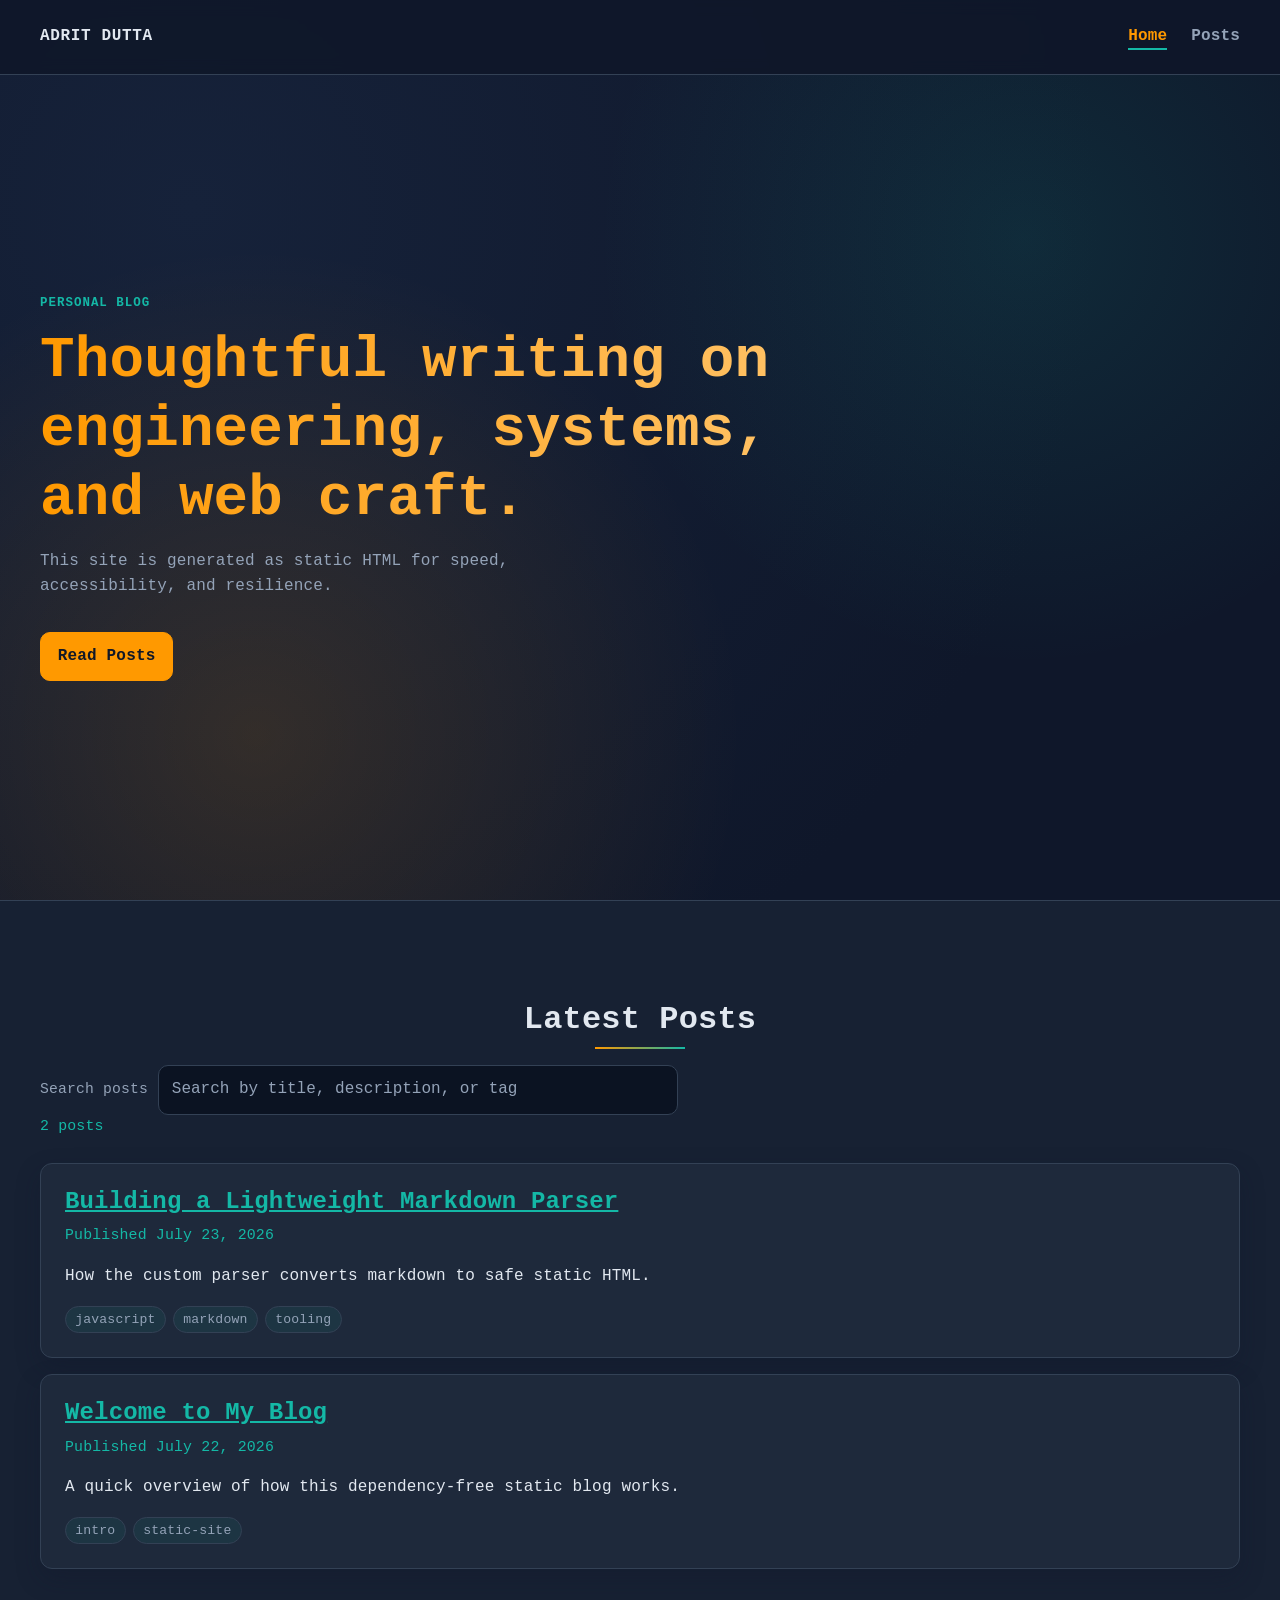
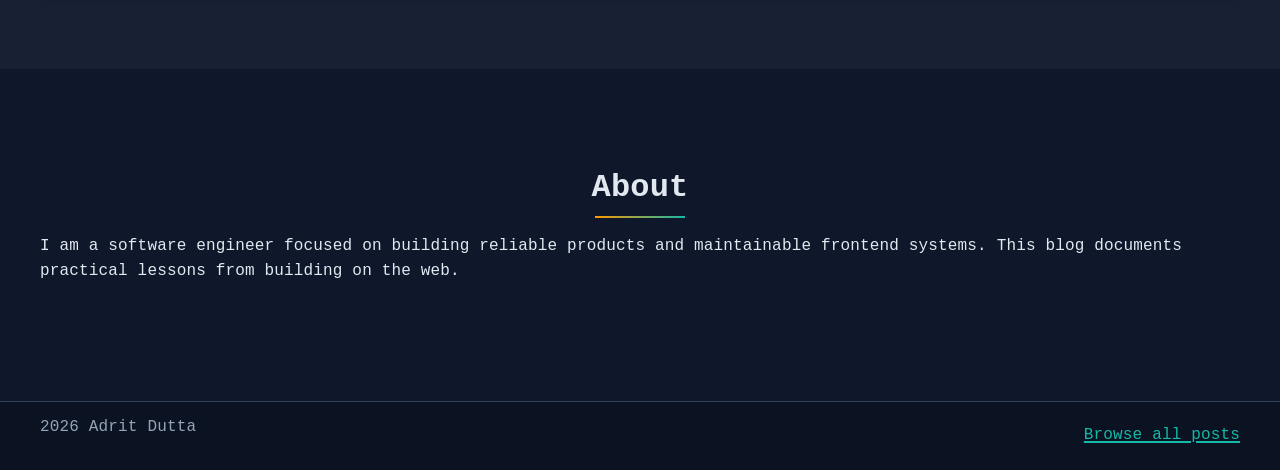
==== index.html @ a7774d2a "pages" ====
<!doctype html>
<html lang="en">
  <head>
    <meta charset="utf-8">
    <meta name="viewport" content="width=device-width, initial-scale=1">
    <title>Adrit Dutta | Personal Blog</title>
    <meta name="description" content="Personal blog and writing archive by Adrit Dutta.">
    <link rel="stylesheet" href="css/styles.css">
  </head>
  <body>
    <a class="skip-link" href="#main-content">Skip to content</a>

    <header class="site-header">
      <div class="container header-inner">
        <a class="brand" href="index.html" aria-label="Homepage">Adrit Dutta</a>
        <button class="menu-toggle" aria-expanded="false" aria-controls="primary-nav">Menu</button>
        <nav id="primary-nav" class="primary-nav" aria-label="Main navigation">
          <ul>
            <li><a aria-current="page" href="index.html">Home</a></li>
            <li><a href="#posts">Posts</a></li>
          </ul>
        </nav>
      </div>
    </header>

    <main id="main-content">
      <section class="hero">
        <div class="container">
          <p class="eyebrow">Personal Blog</p>
          <h1>Thoughtful writing on engineering, systems, and web craft.</h1>
          <p class="lead">
            This site is generated as static HTML for speed, accessibility, and resilience.
          </p>
          <a class="button" href="#posts">Read Posts</a>
        </div>
      </section>

      <section id="posts" class="section">
        <div class="container">
          <div class="section-heading">
            <h2>Latest Posts</h2>
          </div>
          <label class="search-label" for="post-search">Search posts</label>
          <input
            id="post-search"
            class="search-input"
            type="search"
            placeholder="Search by title, description, or tag"
            autocomplete="off"
          >
          <p id="post-results-count" class="meta" aria-live="polite"></p>
          <ul id="post-list" class="post-list"></ul>
        </div>
      </section>

      <section class="section">
        <div class="container">
          <div class="section-heading">
            <h2>About</h2>
          </div>
          <p>
            I am a software engineer focused on building reliable products and maintainable frontend systems.
            This blog documents practical lessons from building on the web.
          </p>
        </div>
      </section>
    </main>

    <footer class="site-footer">
      <div class="container footer-inner">
        <p><span id="copyright-year"></span> Adrit Dutta</p>
        <a href="#posts">Browse all posts</a>
      </div>
    </footer>

    <script src="js/site.js" defer></script>
  </body>
</html>
---- css/styles.css ----
:root {
  --color-bg: #0f172a;
  --color-surface: #1e293b;
  --color-surface-alt: #172133;
  --color-primary: #ff9900;
  --color-secondary: #14b8a6;
  --color-text: #e2e8f0;
  --color-text-muted: #94a3b8;
  --color-border: #334155;
  --shadow-color: rgba(15, 23, 42, 0.3);
  --focus: #fbbf24;
  --font-ui: "Source Code Pro", "Cascadia Code", Consolas, Menlo, Monaco, monospace;
  --container-max: 1200px;
  --container-padding: 20px;
  --section-padding: 100px;
  --radius: 12px;
  --space-1: 0.5rem;
  --space-2: 0.75rem;
  --space-3: 1rem;
  --space-4: 1.5rem;
  --space-5: 2rem;
  --space-6: 3rem;
  --transition-fast: all 0.3s ease;
  --transition-slow: all 0.5s ease;
  --transition-reveal: all 0.8s ease;
}

* {
  box-sizing: border-box;
}

html,
body {
  margin: 0;
  padding: 0;
}

body {
  background: radial-gradient(circle at 15% 10%, #16223a 0%, var(--color-bg) 42%);
  color: var(--color-text);
  font-family: var(--font-ui);
  line-height: 1.6;
  letter-spacing: 0.01em;
  text-rendering: optimizeLegibility;
  -webkit-font-smoothing: antialiased;
  scroll-behavior: smooth;
}

img {
  display: block;
  max-width: 100%;
  height: auto;
}

h1,
h2,
h3,
h4 {
  color: var(--color-text);
  line-height: 1.2;
  font-weight: 700;
  margin-top: 0;
}

p {
  margin: 0 0 var(--space-3);
}

a {
  color: var(--color-secondary);
  text-decoration-thickness: 1.5px;
  text-underline-offset: 2px;
  transition: var(--transition-fast);
}

a:hover {
  color: var(--color-primary);
}

a:focus-visible,
button:focus-visible {
  outline: 3px solid var(--focus);
  outline-offset: 2px;
}

.skip-link {
  position: absolute;
  left: -9999px;
  top: auto;
}

.skip-link:focus {
  left: var(--space-3);
  top: var(--space-3);
  background: var(--color-primary);
  color: #111827;
  padding: var(--space-2) var(--space-3);
  border-radius: 8px;
  z-index: 100;
}

.container {
  width: min(100% - (var(--container-padding) * 2), var(--container-max));
  margin-inline: auto;
}

.site-header {
  background: rgba(15, 23, 42, 0.88);
  border-bottom: 1px solid var(--color-border);
  backdrop-filter: blur(8px);
  position: sticky;
  top: 0;
  z-index: 20;
}

.header-inner {
  min-height: 66px;
  display: flex;
  align-items: center;
  justify-content: space-between;
  gap: var(--space-2);
}

.brand {
  color: var(--color-text);
  font-weight: 700;
  font-size: 1rem;
  letter-spacing: 0.04em;
  text-transform: uppercase;
  text-decoration: none;
}

.menu-toggle {
  border: 1px solid var(--color-border);
  background: var(--color-surface);
  color: var(--color-text);
  border-radius: 10px;
  padding: 0.45rem 0.75rem;
  font: inherit;
  transition: var(--transition-fast);
}

.menu-toggle:hover {
  border-color: var(--color-secondary);
  color: var(--color-secondary);
}

.primary-nav {
  display: none;
  width: 100%;
}

.primary-nav[data-open="true"] {
  display: block;
}

.primary-nav ul {
  list-style: none;
  margin: var(--space-2) 0 var(--space-3);
  padding: 0;
  display: grid;
  gap: var(--space-2);
}

.primary-nav a {
  text-decoration: none;
  color: var(--color-text-muted);
  font-weight: 600;
  position: relative;
  padding-bottom: 0.2rem;
}

.primary-nav a[aria-current="page"] {
  color: var(--color-primary);
}

.primary-nav a::after {
  content: "";
  position: absolute;
  left: 0;
  bottom: -0.1rem;
  width: 0;
  height: 2px;
  background: var(--color-secondary);
  transition: width 0.3s ease;
}

.primary-nav a:hover::after,
.primary-nav a[aria-current="page"]::after {
  width: 100%;
}

.hero {
  min-height: calc(100vh - 74px);
  display: grid;
  place-items: center;
  padding: var(--section-padding) 0;
  border-bottom: 1px solid var(--color-border);
  background:
    radial-gradient(circle at 80% 20%, rgba(20, 184, 166, 0.12), transparent 35%),
    radial-gradient(circle at 20% 80%, rgba(255, 153, 0, 0.14), transparent 40%);
}

.eyebrow {
  margin: 0 0 var(--space-2);
  color: var(--color-secondary);
  text-transform: uppercase;
  letter-spacing: 0.08em;
  font-size: 0.78rem;
  font-weight: 700;
}

.hero h1 {
  font-size: clamp(2rem, 5vw, 3.6rem);
  background: linear-gradient(90deg, var(--color-primary), #ffc266);
  -webkit-background-clip: text;
  background-clip: text;
  color: transparent;
  max-width: 22ch;
  margin-bottom: var(--space-3);
}

.lead {
  color: var(--color-text-muted);
  max-width: 64ch;
}

.button {
  display: inline-block;
  margin-top: var(--space-3);
  border-radius: 10px;
  border: 1px solid var(--color-primary);
  background: var(--color-primary);
  color: #111827;
  text-decoration: none;
  font-weight: 700;
  padding: 0.68rem 1.05rem;
  transition: var(--transition-fast);
}

.button:hover {
  background: var(--color-secondary);
  border-color: var(--color-secondary);
  color: #022c22;
  transform: translateY(-2px);
}

.section {
  padding: var(--section-padding) 0;
}

.section:nth-of-type(odd) {
  background: transparent;
}

.section:nth-of-type(even) {
  background: var(--color-surface-alt);
}

.section-heading {
  margin-bottom: var(--space-3);
  text-align: center;
}

.section-heading h2 {
  font-size: clamp(1.5rem, 3vw, 2rem);
  margin-bottom: 0.25rem;
}

.section-heading::after {
  content: "";
  display: block;
  width: 90px;
  height: 2px;
  margin: 0.5rem auto 0;
  background: linear-gradient(90deg, var(--color-primary), var(--color-secondary));
}

.blog-main,
.post-layout {
  padding: var(--section-padding) 0;
}

.post-list {
  list-style: none;
  margin: var(--space-4) 0 0;
  padding: 0;
  display: grid;
  gap: var(--space-3);
}

.search-label {
  display: inline-block;
  margin-bottom: var(--space-1);
  color: var(--color-text-muted);
  font-size: 0.92rem;
}

.search-input {
  width: 100%;
  max-width: 520px;
  border: 1px solid var(--color-border);
  border-radius: 10px;
  padding: 0.68rem 0.82rem;
  font: inherit;
  color: var(--color-text);
  background: #0b1322;
  transition: var(--transition-fast);
}

.search-input::placeholder {
  color: var(--color-text-muted);
}

.search-input:focus-visible {
  outline: 3px solid var(--focus);
  outline-offset: 2px;
  border-color: var(--color-secondary);
}

.post-card {
  background: var(--color-surface);
  border: 1px solid var(--color-border);
  border-radius: var(--radius);
  padding: var(--space-4);
  box-shadow: 0 10px 24px var(--shadow-color);
  transition: var(--transition-fast);
}

.post-card:hover {
  transform: translateY(-5px);
  border-color: var(--color-secondary);
}

.post-card h2 {
  margin-bottom: var(--space-1);
}

.meta {
  color: var(--color-secondary);
  font-size: 0.93rem;
}

.tags {
  display: flex;
  flex-wrap: wrap;
  gap: 0.45rem;
  margin-top: var(--space-2);
}

.tag {
  border-radius: 999px;
  border: 1px solid var(--color-border);
  color: var(--color-text-muted);
  background: rgba(20, 184, 166, 0.08);
  padding: 0.13rem 0.58rem;
  font-size: 0.82rem;
  transition: var(--transition-fast);
}

.tag:hover {
  border-color: var(--color-secondary);
  color: var(--color-secondary);
}

.post-article {
  background: var(--color-surface);
  border: 1px solid var(--color-border);
  border-radius: var(--radius);
  padding: var(--space-5);
  box-shadow: 0 12px 30px var(--shadow-color);
  animation: reveal 0.8s ease both;
}

.post-article hr {
  border: 0;
  border-top: 1px solid var(--color-border);
  margin: var(--space-4) 0;
}

.post-article blockquote {
  margin: var(--space-3) 0;
  padding: 0.1rem 0 0.1rem var(--space-3);
  border-left: 3px solid var(--color-primary);
  color: var(--color-text-muted);
  background: rgba(255, 153, 0, 0.08);
}

.post-article pre {
  overflow-x: auto;
  margin: var(--space-3) 0;
  border-radius: 10px;
  border: 1px solid var(--color-border);
  background: #0b1220;
  color: #dbeafe;
  padding: var(--space-3);
}

.post-article :not(pre) > code {
  border-radius: 5px;
  border: 1px solid var(--color-border);
  background: #0e1a2d;
  color: #7dd3fc;
  padding: 0.09rem 0.34rem;
}

.post-article table {
  width: 100%;
  margin: var(--space-3) 0;
  border-collapse: collapse;
  font-size: 0.97rem;
}

.post-article th,
.post-article td {
  text-align: left;
  border: 1px solid var(--color-border);
  padding: 0.52rem;
}

.post-article thead th {
  color: var(--color-primary);
  background: #132032;
}

.post-nav {
  display: grid;
  gap: var(--space-2);
  margin-top: var(--space-5);
  padding-top: var(--space-3);
  border-top: 1px solid var(--color-border);
}

.site-footer {
  border-top: 1px solid var(--color-border);
  background: #0b1322;
  color: var(--color-text-muted);
}

.footer-inner {
  min-height: 68px;
  display: flex;
  flex-wrap: wrap;
  align-items: center;
  justify-content: space-between;
  gap: var(--space-2);
}

@media (min-width: 760px) {
  .header-inner {
    min-height: 74px;
  }

  .menu-toggle {
    display: none;
  }

  .primary-nav {
    display: block;
    width: auto;
  }

  .primary-nav ul {
    margin: 0;
    display: flex;
    align-items: center;
    gap: var(--space-4);
  }

  .hero {
    min-height: calc(100vh - 74px);
  }
}

@media (max-width: 759px) {
  .hero {
    min-height: auto;
    padding: 88px 0 74px;
  }

  .button {
    display: block;
    width: fit-content;
  }

  .section,
  .blog-main,
  .post-layout {
    padding: 70px 0;
  }

  .post-article {
    padding: var(--space-4);
  }
}

@keyframes reveal {
  from {
    opacity: 0;
    transform: translateY(18px);
  }

  to {
    opacity: 1;
    transform: translateY(0);
  }
}
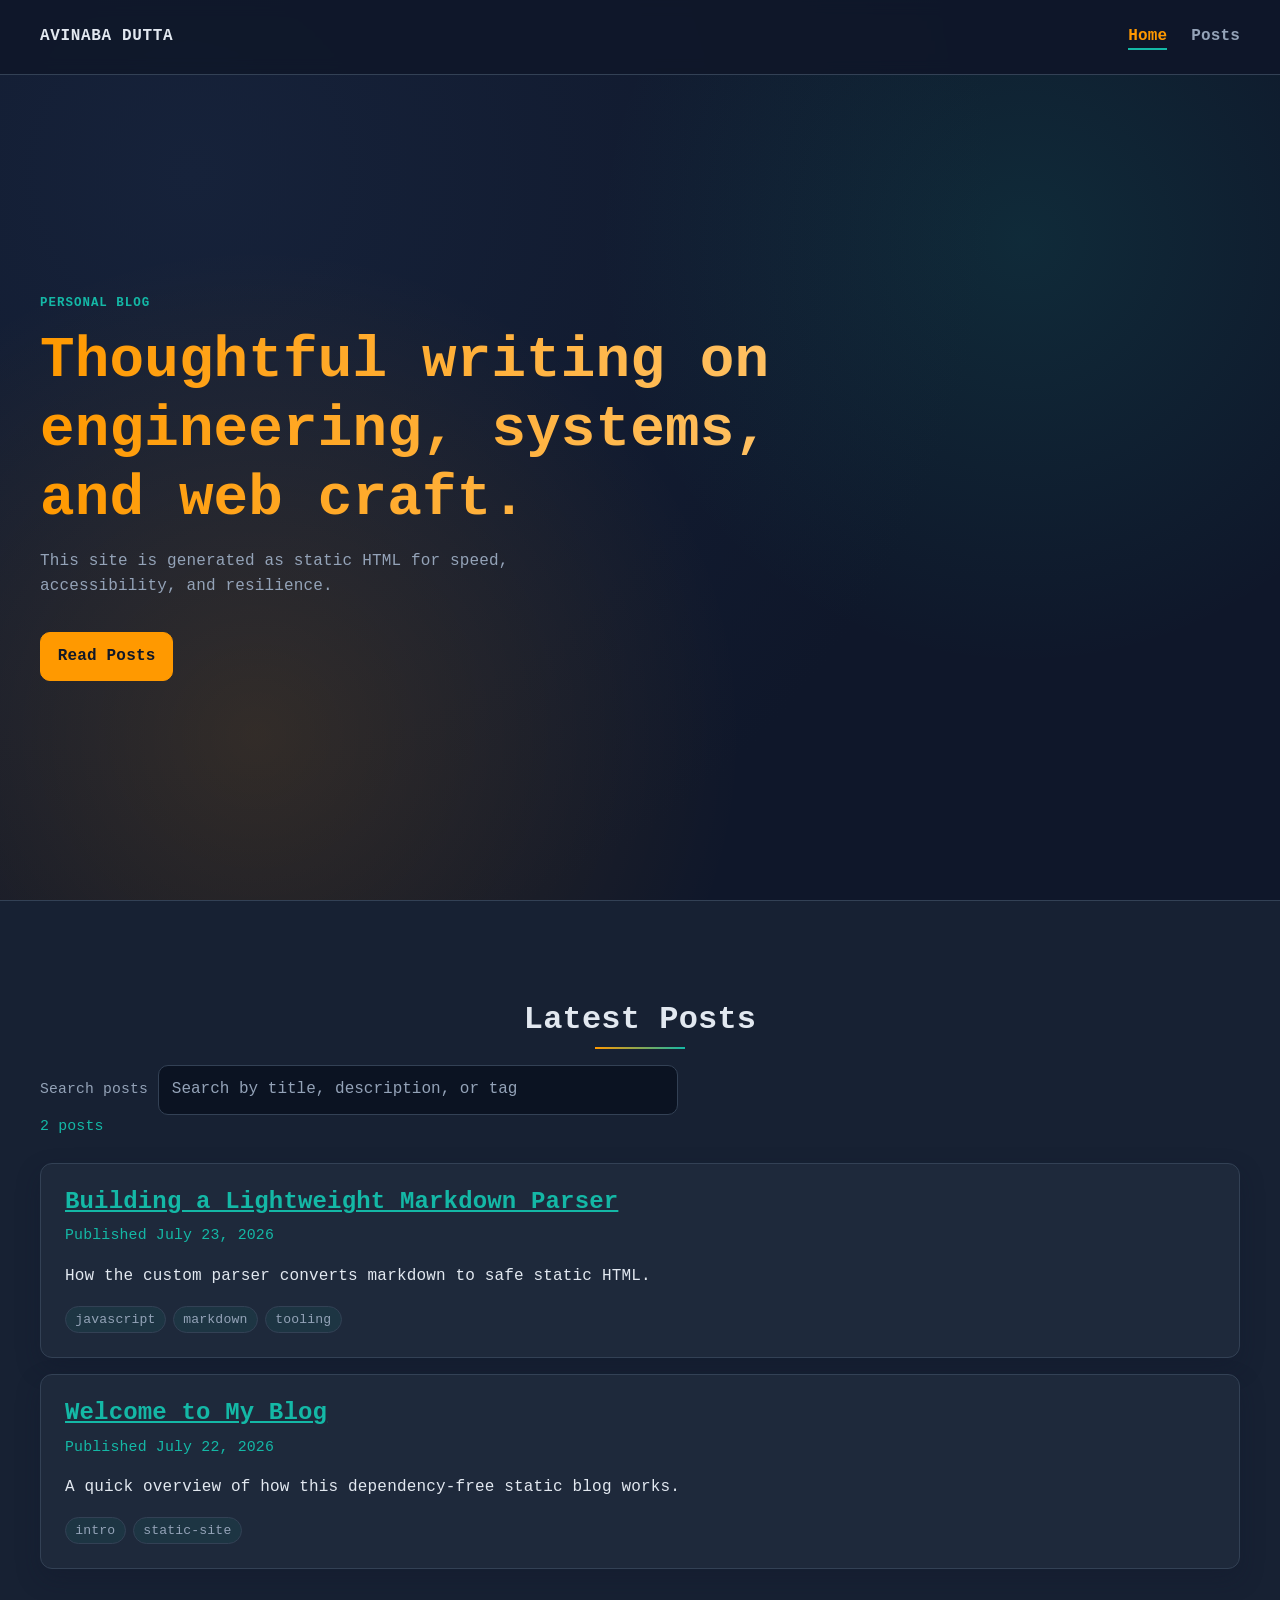
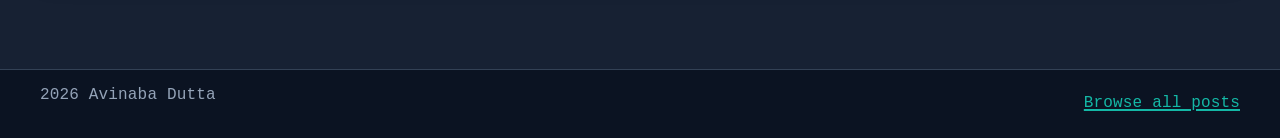
==== commit bfae1d8e: "update author name from Adrit Dutta to Avinaba Dutta across multiple files" ====
--- a/index.html
+++ b/index.html
@@ -3,8 +3,8 @@
   <head>
     <meta charset="utf-8">
     <meta name="viewport" content="width=device-width, initial-scale=1">
-    <title>Adrit Dutta | Personal Blog</title>
-    <meta name="description" content="Personal blog and writing archive by Adrit Dutta.">
+    <title>Avinaba Dutta | Personal Blog</title>
+    <meta name="description" content="Personal blog and writing archive by Avinaba Dutta.">
     <link rel="stylesheet" href="css/styles.css">
   </head>
   <body>
@@ -12,7 +12,7 @@
 
     <header class="site-header">
       <div class="container header-inner">
-        <a class="brand" href="index.html" aria-label="Homepage">Adrit Dutta</a>
+        <a class="brand" href="index.html" aria-label="Homepage">Avinaba Dutta</a>
         <button class="menu-toggle" aria-expanded="false" aria-controls="primary-nav">Menu</button>
         <nav id="primary-nav" class="primary-nav" aria-label="Main navigation">
           <ul>
@@ -52,23 +52,11 @@
           <ul id="post-list" class="post-list"></ul>
         </div>
       </section>
-
-      <section class="section">
-        <div class="container">
-          <div class="section-heading">
-            <h2>About</h2>
-          </div>
-          <p>
-            I am a software engineer focused on building reliable products and maintainable frontend systems.
-            This blog documents practical lessons from building on the web.
-          </p>
-        </div>
-      </section>
     </main>
 
     <footer class="site-footer">
       <div class="container footer-inner">
-        <p><span id="copyright-year"></span> Adrit Dutta</p>
+        <p><span id="copyright-year"></span> Avinaba Dutta</p>
         <a href="#posts">Browse all posts</a>
       </div>
     </footer>
